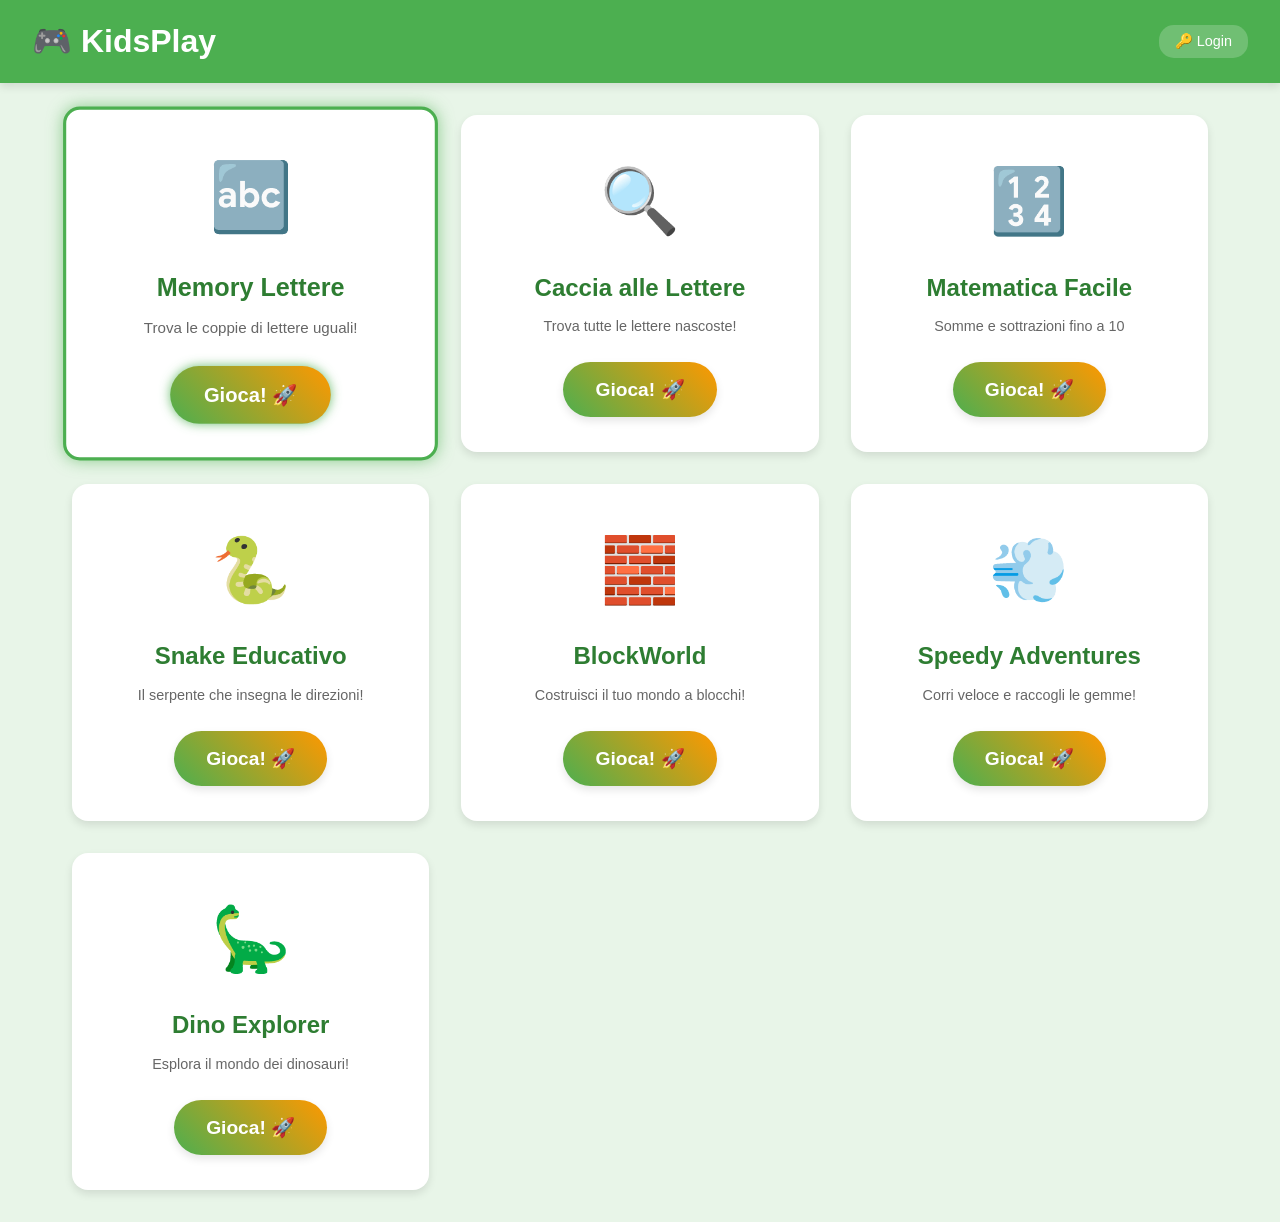
==== src/frontend/index.html @ 67e3d575 "Add mobile styles, service worker, audio manager, and game engine enhancements - Introduced mobile-s" ====
<!DOCTYPE html>
<html lang="it">
<head>
    <meta charset="UTF-8">
    <meta name="viewport" content="width=device-width, initial-scale=1.0">
    <meta http-equiv="Cache-Control" content="no-cache, no-store, must-revalidate">
    <meta http-equiv="Pragma" content="no-cache">
    <meta http-equiv="Expires" content="0">
    <title>KidsPlay - Giochi Educativi</title>
    <link rel="stylesheet" href="shared/common/styles/base.css?v=20250830e">
    <link rel="stylesheet" href="shared/common/styles/mobile.css?v=20250830e">
    <link rel="manifest" href="manifest.json?v=20250830e">
</head>
<body>
    <div id="app">
        <header class="app-header">
            <h1>🎮 KidsPlay</h1>
            <div class="user-section">
                <div class="user-info" style="display: none;">
                    👤 <span class="current-username">Ospite</span>
                    <button id="logoutBtn" onclick="typeof logoutUser === 'function' ? logoutUser() : void(0)" style="display: none;">🚪 Logout</button>
                </div>
                <button id="loginBtn" onclick="typeof loginUser === 'function' ? loginUser() : void(0)">🔑 Login</button>
            </div>
            <!-- Profile indicator rimosso - ora gestito dall'UserManager -->
        </header>
        
        <main id="game-catalog" class="catalog-grid">
            <!-- Games will be loaded dynamically -->
        </main>
        
        <!-- Gamepad indicator rimosso perché troppo invasivo -->
    </div>
    
    <script src="js/user-manager.js?v=20250830e"></script>
    <script src="shared/common/core/game-engine.js?v=20250830e"></script>
    <script src="shared/common/core/input-manager.js?v=20250830e"></script>
    <script src="shared/common/core/audio-manager.js?v=20250830e"></script>
    
    <script>
        // Enhanced gamepad management with Chrome compatibility
        let mainPageGamepad = {
            connected: false,
            index: -1,
            selectedGameIndex: 0,
            lastInputTime: 0,
            inputDelay: 200, // ms between inputs
            userInteracted: false // Chrome requires user interaction first
        };
        
        let gameCards = [];
        
        // Enable gamepad access on user interaction (Chrome requirement)
        function enableGamepadAccess() {
            if (!mainPageGamepad.userInteracted) {
                mainPageGamepad.userInteracted = true;
                console.log('🎮 User interaction detected - gamepad access enabled');
                checkGamepadSilently();
            }
        }
        
        // Add event listeners for user interaction
        document.addEventListener('click', enableGamepadAccess, { once: false });
        document.addEventListener('keydown', enableGamepadAccess, { once: false });
        document.addEventListener('touchstart', enableGamepadAccess, { once: false });
        
        // Show notification for Chrome users
        function showGamepadInstructions() {
            if (navigator.userAgent.includes('Chrome') && !mainPageGamepad.userInteracted) {
                const instruction = document.createElement('div');
                instruction.id = 'gamepad-instruction';
                instruction.style.cssText = `
                    position: fixed;
                    top: 10px;
                    left: 50%;
                    transform: translateX(-50%);
                    background: rgba(76, 175, 80, 0.9);
                    color: white;
                    padding: 10px 20px;
                    border-radius: 20px;
                    font-size: 14px;
                    z-index: 1000;
                    text-align: center;
                `;
                instruction.innerHTML = '🎮 Clicca ovunque per abilitare il gamepad';
                document.body.appendChild(instruction);
                
                // Remove after first interaction
                document.addEventListener('click', () => {
                    if (instruction.parentNode) {
                        instruction.remove();
                    }
                }, { once: true });
            }
        }
        
        // Silent gamepad detection with Chrome compatibility
        function checkGamepadSilently() {
            // Chrome requires user interaction before gamepad access
            if (!mainPageGamepad.userInteracted && navigator.userAgent.includes('Chrome')) {
                return;
            }
            
            const gamepads = navigator.getGamepads();
            let found = false;
            
            for (let i = 0; i < gamepads.length; i++) {
                if (gamepads[i] && gamepads[i].connected) {
                    found = true;
                    mainPageGamepad.connected = true;
                    mainPageGamepad.index = i;
                    break;
                }
            }
            
            if (!found) {
                mainPageGamepad.connected = false;
                mainPageGamepad.index = -1;
            }
        }
        
        // Gamepad navigation for main menu with Chrome compatibility
        function handleGamepadNavigation() {
            // Chrome compatibility check
            if (!mainPageGamepad.userInteracted && navigator.userAgent.includes('Chrome')) {
                return;
            }
            
            if (!mainPageGamepad.connected) return;
            
            const gamepad = navigator.getGamepads()[mainPageGamepad.index];
            if (!gamepad) return;
            
            const now = Date.now();
            if (now - mainPageGamepad.lastInputTime < mainPageGamepad.inputDelay) return;
            
            // Update game cards list
            gameCards = Array.from(document.querySelectorAll('.game-card'));
            if (gameCards.length === 0) return;
            
            // D-pad navigation
            let moved = false;
            
            // D-pad left or left analog stick
            if (gamepad.buttons[14]?.pressed || gamepad.axes[0] < -0.5) {
                console.log('🎮 Left input detected');
                mainPageGamepad.selectedGameIndex = Math.max(0, mainPageGamepad.selectedGameIndex - 1);
                moved = true;
            }
            // D-pad right or right analog stick
            else if (gamepad.buttons[15]?.pressed || gamepad.axes[0] > 0.5) {
                console.log('🎮 Right input detected');
                mainPageGamepad.selectedGameIndex = Math.min(gameCards.length - 1, mainPageGamepad.selectedGameIndex + 1);
                moved = true;
            }
            // D-pad up
            else if (gamepad.buttons[12]?.pressed || gamepad.axes[1] < -0.5) {
                console.log('🎮 Up input detected');
                // Move up by row (assuming 3-4 games per row)
                const gamesPerRow = Math.ceil(Math.sqrt(gameCards.length));
                mainPageGamepad.selectedGameIndex = Math.max(0, mainPageGamepad.selectedGameIndex - gamesPerRow);
                moved = true;
            }
            // D-pad down
            else if (gamepad.buttons[13]?.pressed || gamepad.axes[1] > 0.5) {
                console.log('🎮 Down input detected');
                // Move down by row
                const gamesPerRow = Math.ceil(Math.sqrt(gameCards.length));
                mainPageGamepad.selectedGameIndex = Math.min(gameCards.length - 1, mainPageGamepad.selectedGameIndex + gamesPerRow);
                moved = true;
            }
            
            if (moved) {
                console.log('🎮 Moving to game index:', mainPageGamepad.selectedGameIndex);
                updateGameSelection();
                mainPageGamepad.lastInputTime = now;
            }
            
            // A button or X button to launch game
            if (gamepad.buttons[0]?.pressed || gamepad.buttons[1]?.pressed) {
                console.log('🎮 Launch button pressed, game index:', mainPageGamepad.selectedGameIndex);
                if (gameCards[mainPageGamepad.selectedGameIndex]) {
                    // Click the play button inside the card, not the card itself
                    const playButton = gameCards[mainPageGamepad.selectedGameIndex].querySelector('.play-button');
                    if (playButton) {
                        console.log('🎮 Clicking play button for game');
                        playButton.click();
                    } else {
                        console.log('🎮 Play button not found, trying card click');
                        gameCards[mainPageGamepad.selectedGameIndex].click();
                    }
                    mainPageGamepad.lastInputTime = now;
                }
            }
        }
        
        // Update visual selection of games
        function updateGameSelection() {
            gameCards = Array.from(document.querySelectorAll('.game-card')); // Refresh list
            
            gameCards.forEach((card, index) => {
                const playButton = card.querySelector('.play-button');
                
                if (index === mainPageGamepad.selectedGameIndex) {
                    // Highlight the selected card
                    card.style.border = '3px solid #4CAF50';
                    card.style.boxShadow = '0 0 15px rgba(76, 175, 80, 0.6)';
                    card.style.transform = 'scale(1.05)';
                    card.style.transition = 'all 0.2s ease';
                    card.scrollIntoView({ behavior: 'smooth', block: 'center' });
                    
                    // Also highlight the play button
                    if (playButton) {
                        playButton.style.backgroundColor = '#4CAF50';
                        playButton.style.color = 'white';
                        playButton.style.boxShadow = '0 0 10px rgba(76, 175, 80, 0.8)';
                        playButton.style.animation = 'pulse 1s infinite';
                    }
                    
                    console.log('🎮 Selected game:', card.querySelector('h3')?.textContent);
                } else {
                    // Reset styles for non-selected cards
                    card.style.border = '';
                    card.style.boxShadow = '';
                    card.style.transform = '';
                    card.style.transition = '';
                    
                    // Reset play button styles
                    if (playButton) {
                        playButton.style.backgroundColor = '';
                        playButton.style.color = '';
                        playButton.style.boxShadow = '';
                        playButton.style.animation = '';
                    }
                }
            });
        }
        
        // Silent gamepad events with Chrome compatibility
        window.addEventListener('gamepadconnected', (e) => {
            console.log('🎮 Gamepad connected silently:', e.gamepad.id);
            enableGamepadAccess(); // Force enable on connection
            checkGamepadSilently();
        });
        
        window.addEventListener('gamepaddisconnected', (e) => {
            console.log('🎮 Gamepad disconnected silently:', e.gamepad.id);
            checkGamepadSilently();
        });
        
        // Check once on load, then start navigation loop
        setInterval(checkGamepadSilently, 2000); // Check connection every 2 seconds
        
        // Start gamepad navigation loop with higher frequency for better responsiveness
        let navigationInterval;
        function startGamepadNavigation() {
            if (navigationInterval) clearInterval(navigationInterval);
            navigationInterval = setInterval(() => {
                if (gameCards.length > 0) {
                    handleGamepadNavigation();
                }
            }, 100); // 10fps for smooth navigation
        }
        
        startGamepadNavigation();
        
        // Add manual gamepad test function for Chrome debugging
        window.testGamepad = function() {
            enableGamepadAccess();
            checkGamepadSilently();
            console.log('🎮 Manual gamepad test:', {
                userInteracted: mainPageGamepad.userInteracted,
                connected: mainPageGamepad.connected,
                gamepadAPI: !!navigator.getGamepads,
                gamepads: navigator.getGamepads(),
                gameCards: gameCards.length,
                browser: navigator.userAgent.includes('Chrome') ? 'Chrome' : 'Other'
            });
            
            // Force navigation initialization
            gameCards = Array.from(document.querySelectorAll('.game-card'));
            console.log('🔍 Found', gameCards.length, 'game cards');
            if (gameCards.length > 0) {
                updateGameSelection();
                console.log('🎮 Manual navigation initialization complete');
            }
        };
        
        // Add debug function to check game cards
        window.debugGameCards = function() {
            const cards = Array.from(document.querySelectorAll('.game-card'));
            console.log('🔍 Game cards debug:', {
                count: cards.length,
                catalog: document.getElementById('game-catalog'),
                catalogChildren: document.getElementById('game-catalog')?.children.length,
                allCards: cards.map(card => ({
                    title: card.querySelector('h3')?.textContent,
                    playButton: !!card.querySelector('.play-button')
                }))
            });
        };
        
        console.log('🎮 Debug functions available: testGamepad() and debugGameCards()');
        console.log('🎮 Gamepad system initialized. Use testGamepad() to debug in Chrome.');
        
        // Debug: Check if elements are present - OPTIMIZED
        document.addEventListener('DOMContentLoaded', () => {
            // Initialize gamepad silently
            checkGamepadSilently();
            
            // Initialize game selection AFTER games are loaded - SIMPLIFIED
            function initializeGameNavigation() {
                gameCards = Array.from(document.querySelectorAll('.game-card'));
                if (gameCards.length > 0) {
                    updateGameSelection();
                    return true;
                }
                return false;
            }
            
            // Simple retry mechanism - much more efficient
            function tryInitGameNavigation() {
                if (!initializeGameNavigation()) {
                    // Only retry 3 times with shorter intervals
                    setTimeout(() => {
                        if (!initializeGameNavigation()) {
                            setTimeout(() => {
                                initializeGameNavigation(); // Final attempt
                            }, 500);
                        }
                    }, 200);
                }
            }
            
            // Start simple initialization
            tryInitGameNavigation();
            
            // Force user manager initialization
            if (window.userManager) {
                window.userManager.updateUserDisplay();
            }
        });
        
        // Service Worker temporaneamente disabilitato per debug
        // Rimuovi questo commento per riattivare il PWA
        /*
        if ('serviceWorker' in navigator) {
            window.addEventListener('load', () => {
                navigator.serviceWorker.register('/sw.js')
                    .then((registration) => {
                        console.log('✅ SW registered successfully:', registration.scope);
                        
                        // Handle updates
                        registration.addEventListener('updatefound', () => {
                            console.log('SW: Update found');
                        });
                    })
                    .catch((registrationError) => {
                        console.log('❌ SW registration failed:', registrationError);
                    });
                    
                // Listen for SW messages
                navigator.serviceWorker.addEventListener('message', (event) => {
                    console.log('SW message:', event.data);
                });
                
                // Handle SW errors
                navigator.serviceWorker.addEventListener('error', (error) => {
                    console.log('SW error:', error);
                });
            });
        } else {
            console.log('Service Worker not supported');
        }
        */
        console.log('🔧 Service Worker temporaneamente disabilitato per debug');
        
        // Global error handler per catturare errori di estensioni
        window.addEventListener('error', (error) => {
            if (error.message.includes('message channel closed')) {
                console.log('🔇 Errore di estensione ignorato:', error.message);
                return true; // Impedisce la propagazione
            }
        });
        
        window.addEventListener('unhandledrejection', (event) => {
            if (event.reason && event.reason.message && event.reason.message.includes('message channel closed')) {
                console.log('🔇 Promise rejection di estensione ignorata:', event.reason);
                event.preventDefault(); // Impedisce la propagazione
            }
        });
    </script>
</body>
</html>
---- src/frontend/shared/common/styles/base.css ----
/* KidsPlay Base Styles v2.0 */

:root {
    --primary-color: #4CAF50;
    --secondary-color: #FF9800;
    --bg-color: #E8F5E8;
    --text-color: #2E7D32;
    --card-bg: #FFFFFF;
    --shadow: 0 4px 8px rgba(0,0,0,0.1);
}

* {
    box-sizing: border-box;
    margin: 0;
    padding: 0;
}

body {
    font-family: 'Comic Sans MS', cursive, sans-serif;
    background: var(--bg-color);
    color: var(--text-color);
    line-height: 1.6;
    min-height: 100vh;
}

.app-header {
    background: var(--primary-color);
    color: white;
    padding: 1rem 2rem;
    display: flex;
    justify-content: space-between;
    align-items: center;
    box-shadow: var(--shadow);
}

.app-header h1 {
    font-size: 2rem;
    font-weight: bold;
}

.user-section {
    display: flex;
    align-items: center;
    gap: 1rem;
}

.user-info {
    display: flex;
    align-items: center;
    gap: 0.5rem;
    background: rgba(255,255,255,0.1);
    padding: 0.5rem 1rem;
    border-radius: 20px;
    font-size: 0.9rem;
}

.user-section button {
    background: rgba(255,255,255,0.2);
    border: none;
    color: white;
    padding: 0.5rem 1rem;
    border-radius: 15px;
    cursor: pointer;
    font-size: 0.9rem;
    transition: background 0.3s ease;
}

.user-section button:hover {
    background: rgba(255,255,255,0.3);
}

.catalog-grid {
    display: grid;
    grid-template-columns: repeat(auto-fit, minmax(280px, 1fr));
    gap: 2rem;
    padding: 2rem;
    max-width: 1200px;
    margin: 0 auto;
}

.game-card {
    background: var(--card-bg);
    border-radius: 16px;
    padding: 2rem;
    text-align: center;
    box-shadow: var(--shadow);
    transition: transform 0.3s ease, box-shadow 0.3s ease;
    border: 3px solid transparent;
    cursor: pointer;
}

.game-card:hover,
.game-card:focus-within {
    transform: translateY(-8px);
    box-shadow: 0 8px 16px rgba(0,0,0,0.15);
    border-color: var(--primary-color);
}

.game-icon {
    font-size: 4rem;
    margin-bottom: 1rem;
    display: block;
}

.game-title {
    font-size: 1.5rem;
    color: var(--text-color);
    margin-bottom: 0.5rem;
}

.game-description {
    color: #666;
    margin-bottom: 1.5rem;
    font-size: 0.9rem;
}

.play-button {
    background: linear-gradient(45deg, var(--primary-color), var(--secondary-color));
    color: white;
    border: none;
    padding: 1rem 2rem;
    font-size: 1.2rem;
    font-weight: bold;
    border-radius: 50px;
    cursor: pointer;
    transition: all 0.3s ease;
    box-shadow: var(--shadow);
    font-family: inherit;
}

.play-button:hover {
    transform: scale(1.05);
    box-shadow: 0 6px 12px rgba(0,0,0,0.2);
}

.play-button:active {
    transform: scale(0.98);
}

/* Rimosso .gamepad-status - troppo invasivo */

#profile-indicator {
    background: rgba(255,255,255,0.2);
    padding: 0.5rem 1rem;
    border-radius: 20px;
    font-weight: bold;
}

/* Animation utilities */
@keyframes bounce {
    0%, 20%, 53%, 80%, 100% { transform: translate3d(0,0,0); }
    40%, 43% { transform: translate3d(0,-20px,0); }
    70% { transform: translate3d(0,-10px,0); }
    90% { transform: translate3d(0,-4px,0); }
}

.bounce-animation {
    animation: bounce 1s ease infinite;
}

/* Gamepad CSS rimosso - era troppo invasivo */

/* Gamepad navigation animations */
@keyframes pulse {
    0% { transform: scale(1); }
    50% { transform: scale(1.05); }
    100% { transform: scale(1); }
}

/* Enhanced play button styles for gamepad selection */
.play-button {
    transition: all 0.2s ease;
}
---- src/frontend/shared/common/styles/mobile.css ----
/* KidsPlay Mobile Styles */

@media (max-width: 768px) {
    .app-header {
        padding: 0.5rem 1rem;
        flex-direction: column;
        gap: 0.5rem;
    }
    
    .app-header h1 {
        font-size: 1.5rem;
    }
    
    .catalog-grid {
        grid-template-columns: 1fr;
        gap: 1rem;
        padding: 1rem;
    }
    
    .game-card {
        padding: 1.5rem;
    }
    
    .game-icon {
        font-size: 3rem;
    }
    
    .game-title {
        font-size: 1.3rem;
    }
    
    .play-button {
        padding: 0.8rem 1.5rem;
        font-size: 1rem;
    }
    
    .gamepad-status {
        top: 10px;
        right: 10px;
        font-size: 0.7rem;
        padding: 0.3rem 0.8rem;
    }
}

@media (max-width: 480px) {
    .catalog-grid {
        padding: 0.5rem;
    }
    
    .game-card {
        padding: 1rem;
    }
    
    .game-icon {
        font-size: 2.5rem;
    }
}

/* Touch-friendly enhancements */
@media (pointer: coarse) {
    .play-button {
        min-height: 48px;
        min-width: 120px;
    }
    
    .game-card {
        min-height: 200px;
    }
}
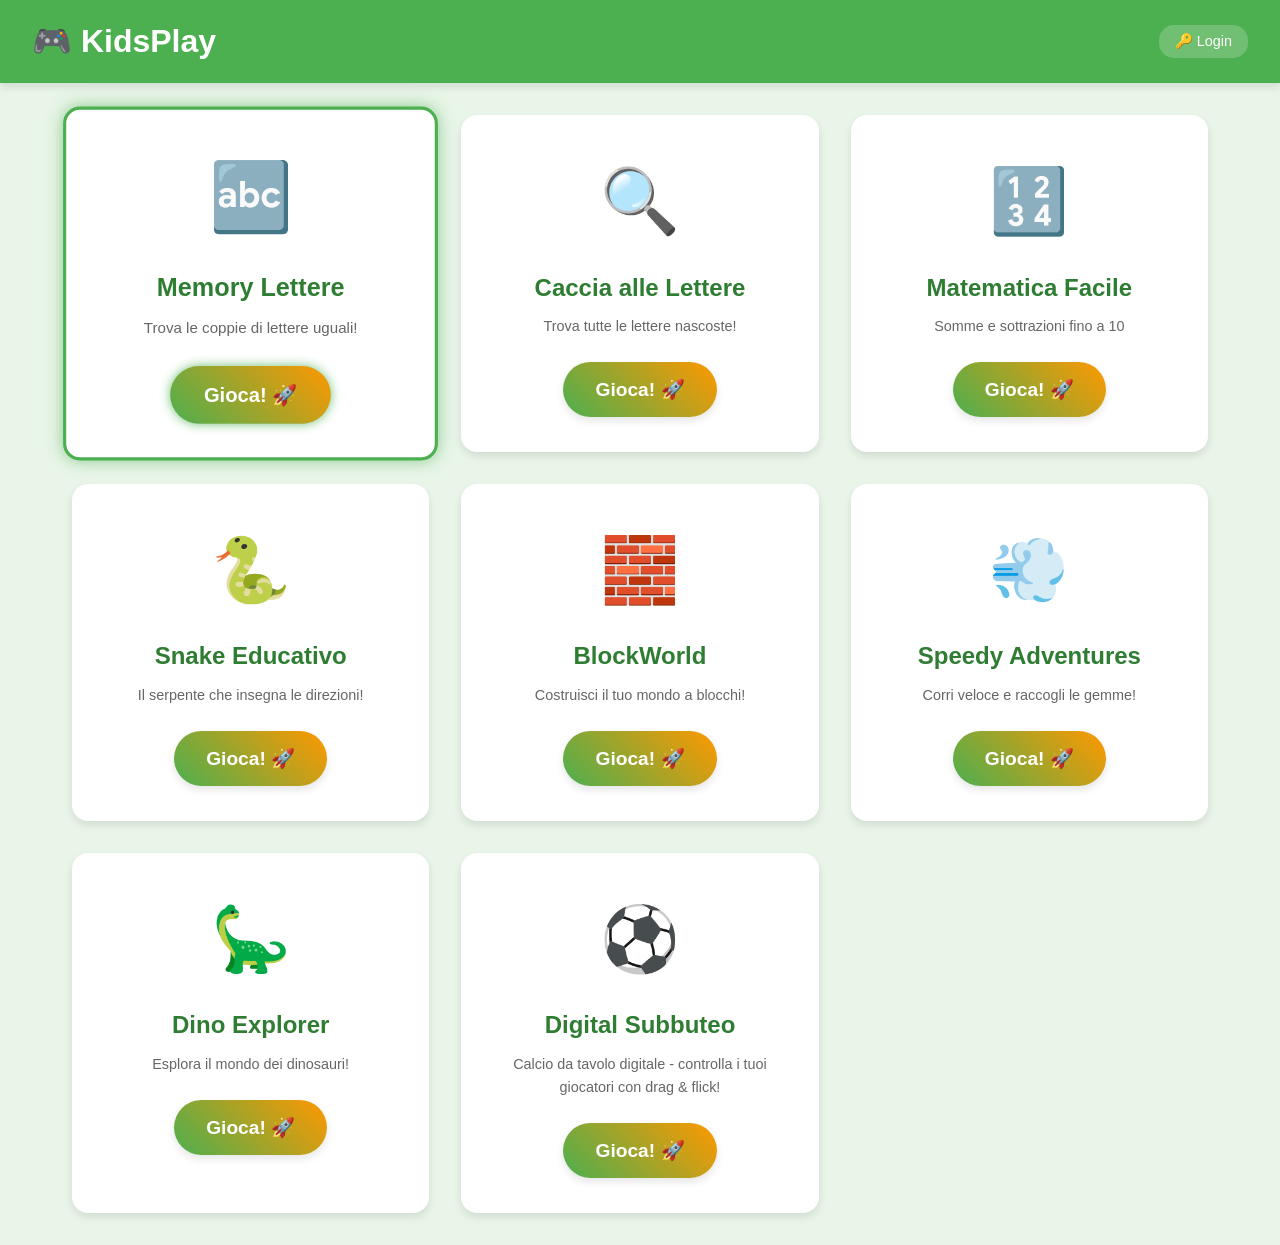
==== commit fb425e7a: "feat(dino-explorer): Add dinosaur extraction guide, README, and database - Introduced EXTRACTION_GUI" ====
--- a/src/frontend/index.html
+++ b/src/frontend/index.html
@@ -32,10 +32,10 @@
         <!-- Gamepad indicator rimosso perché troppo invasivo -->
     </div>
     
-    <script src="js/user-manager.js?v=20250830e"></script>
-    <script src="shared/common/core/game-engine.js?v=20250830e"></script>
-    <script src="shared/common/core/input-manager.js?v=20250830e"></script>
-    <script src="shared/common/core/audio-manager.js?v=20250830e"></script>
+    <script src="js/user-manager.js?v=20250830h"></script>
+    <script src="shared/common/core/game-engine.js?v=20250830h"></script>
+    <script src="shared/common/core/input-manager.js?v=20250830h"></script>
+    <script src="shared/common/core/audio-manager.js?v=20250830h"></script>
     
     <script>
         // Enhanced gamepad management with Chrome compatibility
